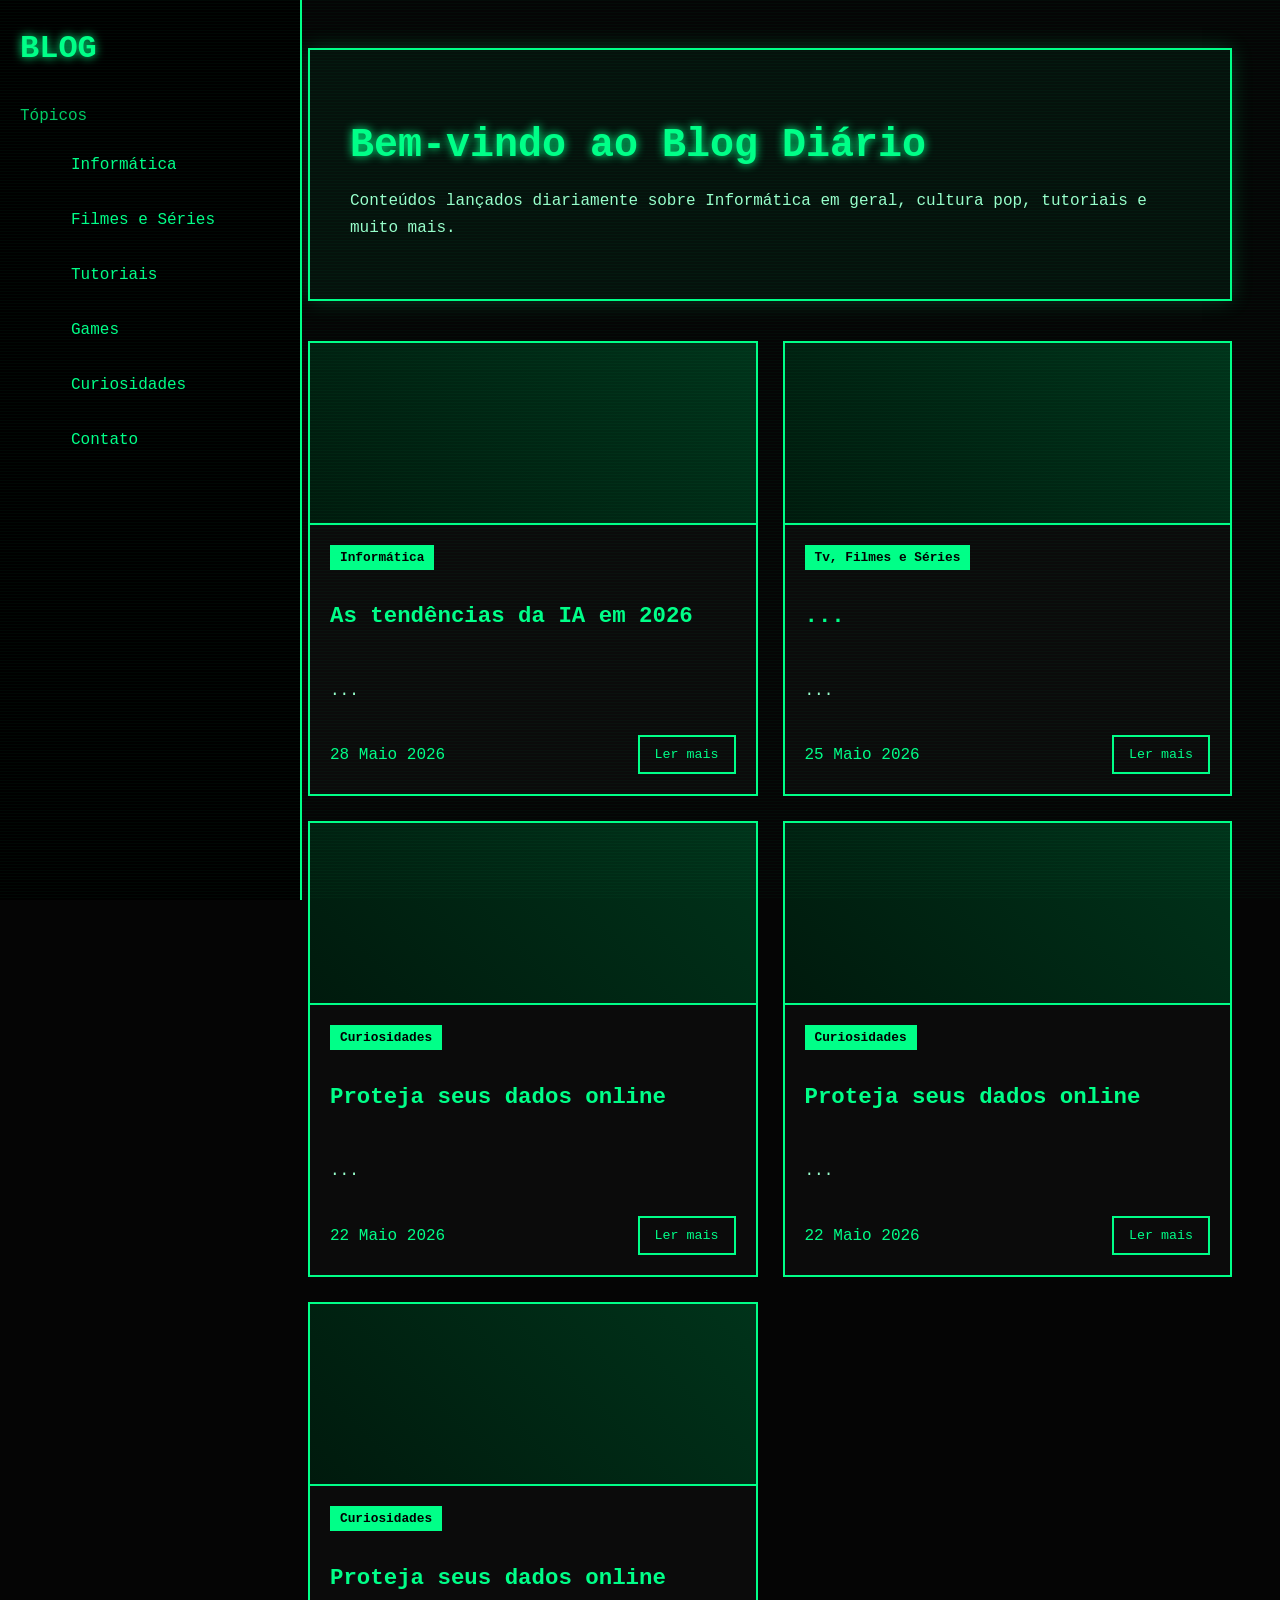
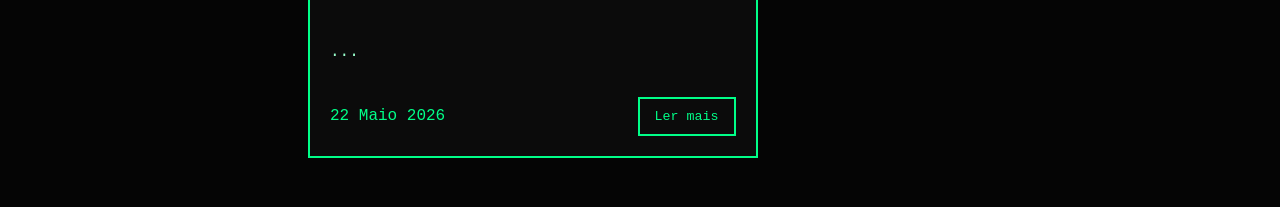
==== index.html @ 47518dbd "Update index.html" ====
<!DOCTYPE html>
<html lang="pt-BR">
<head>
	<meta charset="UTF-8" />
	<meta name="viewport" content="width=device-width, initial-scale=1.0"/>
	<link rel="stylesheet" href="./style.css">
  	<script src="./script.js" defer></script>
  <title>Blog</title>
</head>
<body>
  <!-- MOBILE HEADER -->
  <div class="mobile-top">
    <div class="mobile-logo">BLOG DIÁRIO</div>
    <div class="menu-btn" onclick="toggleMenu()">☰</div>
  </div>

  <!-- SIDEBAR -->
  <aside class="sidebar" id="sidebar">

    <div class="logo">BLOG</div>

    <div class="menu-title">Tópicos</div>

    <ul class="menu">
      <li><a href="#">Informática</a></li>
      <li><a href="#">Filmes e Séries</a></li>
      <li><a href="#">Tutoriais</a></li>
      <li><a href="#">Games</a></li>
	  <li><a href="#">Curiosidades</a></li>
      <li><a href="#">Contato</a></li>
    </ul>

  </aside>

  <!-- MAIN -->
  <main class="main">

    <section class="hero">
      <h1>Bem-vindo ao Blog Diário</h1>
      <p>
        Conteúdos lançados diariamente sobre Informática em geral, cultura pop, tutoriais e muito mais.
      </p>
    </section>

    <section class="posts">

      <!-- POST -->
      <article class="post-card">
        <div class="post-image"></div>

        <div class="post-content">
          <span class="tag">Informática</span>

          <h2>As tendências da IA em 2026</h2>

          <p>
            ...
          </p>

          <div class="post-footer">
            <span>28 Maio 2026</span>
            <button class="btn">Ler mais</button>
          </div>
        </div>
      </article>

      <!-- POST -->
      <article class="post-card">
        <div class="post-image"></div>

        <div class="post-content">
          <span class="tag">Tv, Filmes e Séries</span>

          <h2>...</h2>

          <p>
            ...
          </p>

          <div class="post-footer">
            <span>25 Maio 2026</span>
            <button class="btn">Ler mais</button>
          </div>
        </div>
      </article>

      <!-- POST -->
      <article class="post-card">
        <div class="post-image"></div>

        <div class="post-content">
          <span class="tag">Curiosidades</span>

          <h2>Proteja seus dados online</h2>

          <p>
            ...
          </p>

          <div class="post-footer">
            <span>22 Maio 2026</span>
            <button class="btn">Ler mais</button>
          </div>
        </div>
      </article>
	  
	  <article class="post-card">
        <div class="post-image"></div>

        <div class="post-content">
          <span class="tag">Curiosidades</span>

          <h2>Proteja seus dados online</h2>

          <p>
            ...
          </p>

          <div class="post-footer">
            <span>22 Maio 2026</span>
            <button class="btn">Ler mais</button>
          </div>
        </div>
      </article>
	  
	  <article class="post-card">
        <div class="post-image"></div>

        <div class="post-content">
          <span class="tag">Curiosidades</span>

          <h2>Proteja seus dados online</h2>

          <p>
            ...
          </p>

          <div class="post-footer">
            <span>22 Maio 2026</span>
            <button class="btn">Ler mais</button>
          </div>
        </div>
      </article>
    </section>
  </main>
</body>
</html>
---- style.css ----
<style>
    /* RESET */
*{
    margin: 0;
    padding: 0;
    box-sizing: border-box;
}

/* BODY */
body{
    font-family: Consolas, monospace;
    background: #050505;
    color: #00ff88;
    display: flex;
    min-height: 100vh;
}

/* SCROLLBAR */
::-webkit-scrollbar{
    width: 8px;
}

::-webkit-scrollbar-track{
    background: #000;
}

::-webkit-scrollbar-thumb{
    background: #00ff88;
}

/* SIDEBAR */
.sidebar{
    width: 260px;
    background: #000;
    border-right: 2px solid #00ff88;
    padding: 30px 20px;
    position: fixed;
    left: 0;
    top: 0;
    bottom: 0;
    overflow-y: auto;
}

.logo{
    font-size: 2rem;
    font-weight: bold;
    margin-bottom: 40px;
    color: #00ff88;
    text-shadow: 0 0 10px #00ff88;
}

.menu-title{
    font-size: 1rem;
    margin-bottom: 20px;
    color: #00cc66;
}

.menu{
    list-style: none;
}

.menu li{
    margin-bottom: 15px;
}

.menu a{
    text-decoration: none;
    color: #00ff88;
    font-size: 1rem;
    transition: 0.3s;
    display: block;
    padding: 10px;
    border: 1px solid transparent;
}

.menu a:hover{
    background: #00ff88;
    color: #000;
    border: 1px solid #00ff88;
    box-shadow: 0 0 10px #00ff88;
}

/* MAIN */
.main{
    margin-left: 260px;
    width: calc(100% - 260px);
    padding: 40px;
}

/* HERO */
.hero{
    border: 2px solid #00ff88;
    padding: 40px;
    margin-bottom: 40px;
    background: rgba(0,255,136,0.05);
    box-shadow: 0 0 20px rgba(0,255,136,0.2);
}

.hero h1{
    font-size: 2.5rem;
    margin-bottom: 20px;
    text-shadow: 0 0 10px #00ff88;
}

.hero p{
    color: #99ffcc;
    line-height: 1.7;
}

/* POSTS */
.posts{
    display: grid;
    grid-template-columns: repeat(auto-fit,minmax(300px,1fr));
    gap: 25px;
}

/* CARD */
.post-card{
    background: #0b0b0b;
    border: 2px solid #00ff88;
    overflow: hidden;
    transition: 0.3s;
    display: flex;
    flex-direction: column;
}

.post-card:hover{
    transform: translateY(-5px);
    box-shadow: 0 0 20px rgba(0,255,136,0.5);
}

/* IMAGE */
.post-image{
    height: 180px;
    background:
        linear-gradient(
            45deg,
            #001a0d,
            #00331a
        );
    border-bottom: 2px solid #00ff88;
}

/* CONTENT */
.post-content{
    padding: 20px;
    display: flex;
    flex-direction: column;
    gap: 15px;
    flex: 1;
}

.tag{
    background: #00ff88;
    color: #000;
    padding: 5px 10px;
    font-size: 0.8rem;
    width: fit-content;
    font-weight: bold;
}

.post-content h2{
    font-size: 1.4rem;
    color: #00ff88;
}

.post-content p{
    color: #99ffcc;
    line-height: 1.6;
}

/* FOOTER */
.post-footer{
    margin-top: auto;
    display: flex;
    justify-content: space-between;
    align-items: center;
    gap: 10px;
    flex-wrap: wrap;
}

/* BUTTON */
.btn{
    background: transparent;
    color: #00ff88;
    border: 2px solid #00ff88;
    padding: 10px 15px;
    cursor: pointer;
    font-family: inherit;
    transition: 0.3s;
}

.btn:hover{
    background: #00ff88;
    color: #000;
    box-shadow: 0 0 15px #00ff88;
}

/* MOBILE TOP */
.mobile-top{
    display: none;
}

/* RESPONSIVO */
@media(max-width: 900px){

    body{
        flex-direction: column;
    }

    .mobile-top{
        display: flex;
        justify-content: space-between;
        align-items: center;
        background: #000;
        border-bottom: 2px solid #00ff88;
        padding: 15px 20px;
        position: fixed;
        top: 0;
        left: 0;
        right: 0;
        z-index: 1000;
    }

    .mobile-logo{
        font-size: 1.2rem;
        font-weight: bold;
        color: #00ff88;
    }

    .menu-btn{
        font-size: 1.5rem;
        cursor: pointer;
        color: #00ff88;
    }

    .sidebar{
        left: -100%;
        width: 240px;
        transition: 0.3s;
        z-index: 999;
    }

    .sidebar.active{
        left: 0;
    }

    .main{
        margin-left: 0;
        width: 100%;
        padding: 100px 20px 20px;
    }

    .hero{
        padding: 25px;
    }

    .hero h1{
        font-size: 2rem;
    }

    .posts{
        grid-template-columns: 1fr;
    }
}

/* EFEITO RETRÔ */
body::after{
    content: "";
    position: fixed;
    inset: 0;
    background:
        repeating-linear-gradient(
            to bottom,
            rgba(0,255,136,0.03),
            rgba(0,255,136,0.03) 1px,
            transparent 1px,
            transparent 3px
        );
    pointer-events: none;
}

  </style>
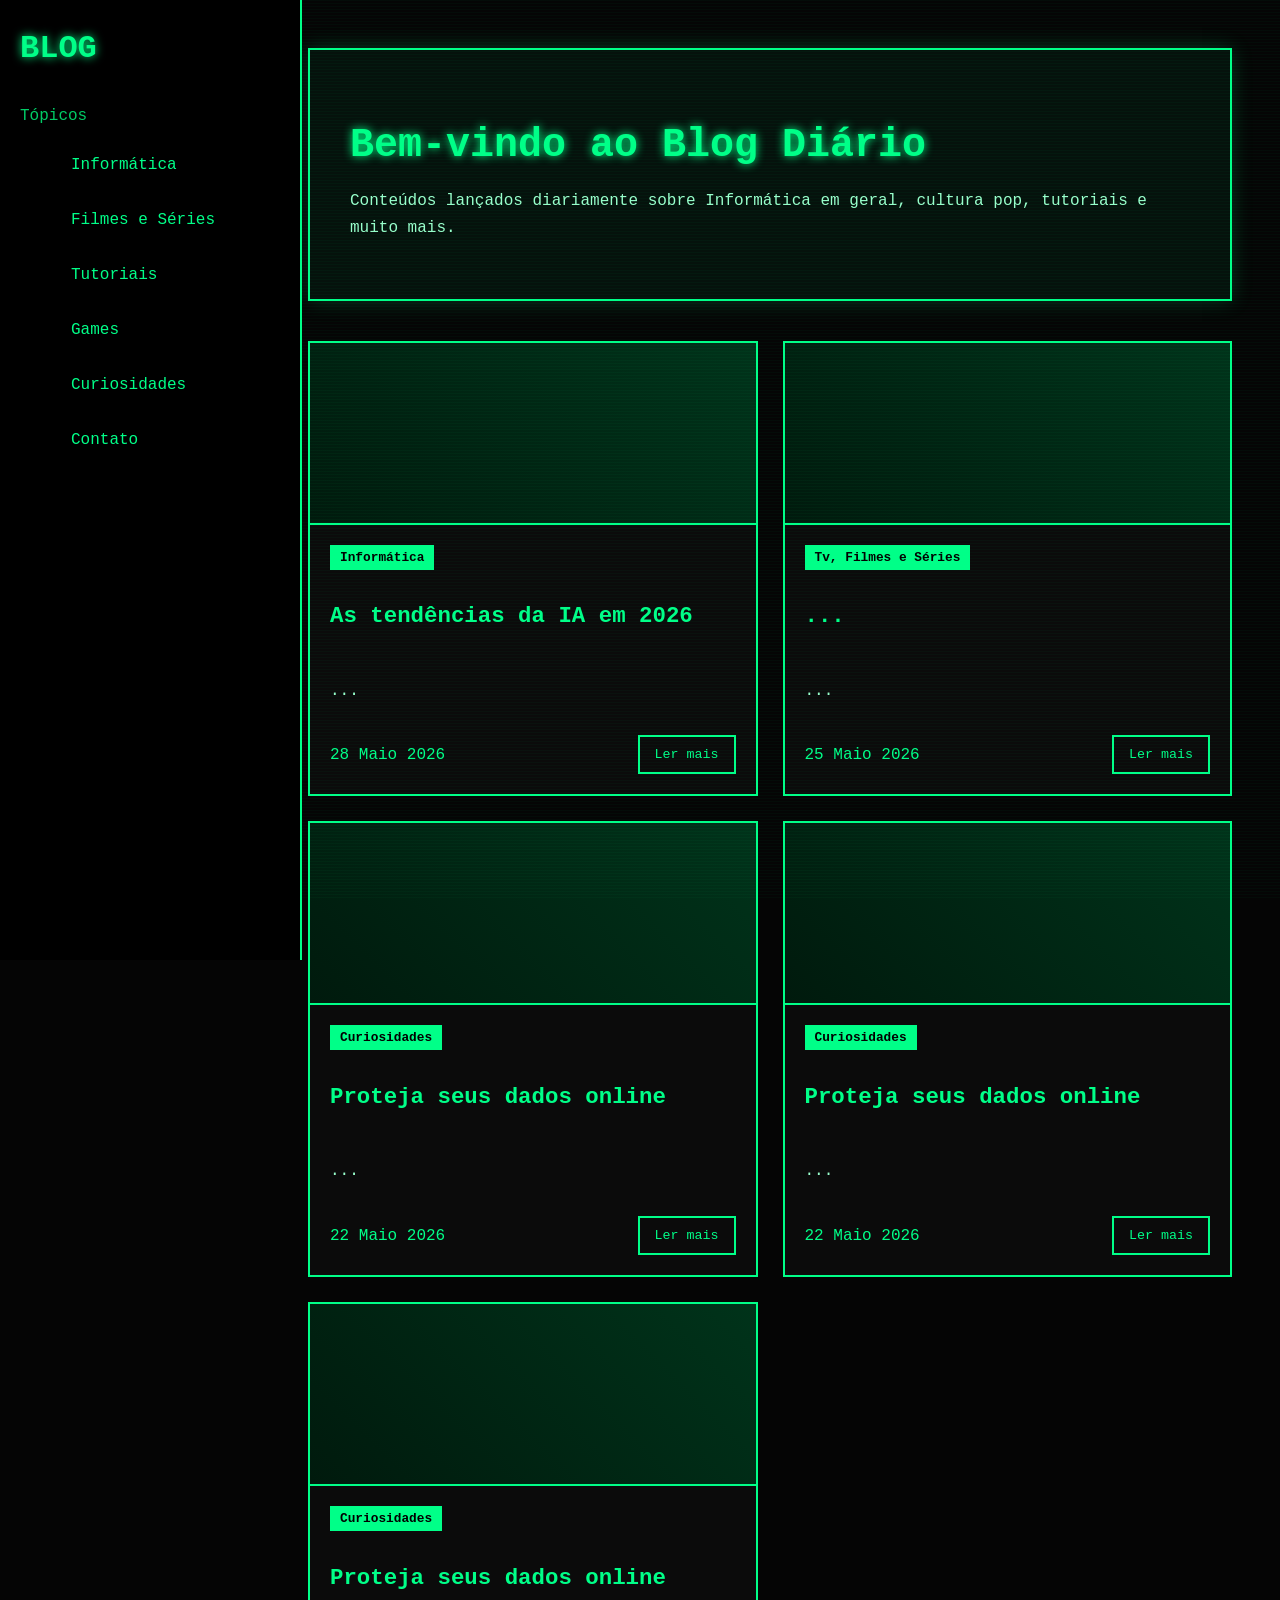
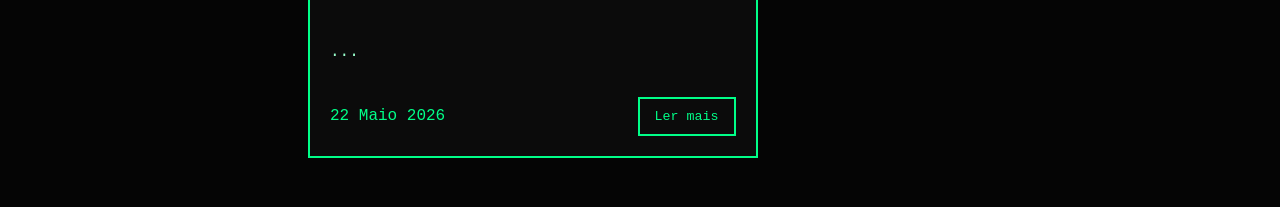
==== commit 17df070d: "Update index.html" ====
--- a/index.html
+++ b/index.html
@@ -14,24 +14,23 @@
     <div class="menu-btn" onclick="toggleMenu()">☰</div>
   </div>
 
-  <!-- SIDEBAR -->
-  <aside class="sidebar" id="sidebar">
+ <!-- SIDEBAR -->
+<aside class="sidebar" id="sidebar">
 
     <div class="logo">BLOG</div>
 
     <div class="menu-title">Tópicos</div>
 
     <ul class="menu">
-      <li><a href="#">Informática</a></li>
-      <li><a href="#">Filmes e Séries</a></li>
-      <li><a href="#">Tutoriais</a></li>
-      <li><a href="#">Games</a></li>
-	  <li><a href="#">Curiosidades</a></li>
-      <li><a href="#">Contato</a></li>
+        <li><a href="#">Informática</a></li>
+        <li><a href="#">Filmes e Séries</a></li>
+        <li><a href="#">Tutoriais</a></li>
+        <li><a href="#">Games</a></li>
+        <li><a href="#">Curiosidades</a></li>
+        <li><a href="#">Contato</a></li>
     </ul>
 
-  </aside>
-
+</aside>
   <!-- MAIN -->
   <main class="main">
 
--- a/style.css
+++ b/style.css
@@ -1,283 +1,380 @@
- <style>
-    /* RESET */
+```css
+/* =========================
+   RESET
+========================= */
 *{
-    margin: 0;
-    padding: 0;
-    box-sizing: border-box;
-}
-
-/* BODY */
+    margin:0;
+    padding:0;
+    box-sizing:border-box;
+}
+
+/* =========================
+   BODY
+========================= */
 body{
-    font-family: Consolas, monospace;
-    background: #050505;
-    color: #00ff88;
-    display: flex;
-    min-height: 100vh;
-}
-
-/* SCROLLBAR */
+    background:#050505;
+    color:#00ff88;
+    font-family:Consolas, monospace;
+    display:flex;
+    min-height:100vh;
+}
+
+/* =========================
+   SCROLLBAR
+========================= */
 ::-webkit-scrollbar{
-    width: 8px;
+    width:8px;
 }
 
 ::-webkit-scrollbar-track{
-    background: #000;
+    background:#000;
 }
 
 ::-webkit-scrollbar-thumb{
-    background: #00ff88;
-}
-
-/* SIDEBAR */
+    background:#00ff88;
+}
+
+/* =========================
+   SIDEBAR
+========================= */
 .sidebar{
-    width: 260px;
-    background: #000;
-    border-right: 2px solid #00ff88;
-    padding: 30px 20px;
-    position: fixed;
-    left: 0;
-    top: 0;
-    bottom: 0;
-    overflow-y: auto;
+    width:260px;
+    height:100vh;
+    background:#000;
+    border-right:2px solid #00ff88;
+
+    position:fixed;
+    left:0;
+    top:0;
+
+    padding:30px 20px;
+    overflow-y:auto;
+
+    z-index:1500;
 }
 
 .logo{
-    font-size: 2rem;
-    font-weight: bold;
-    margin-bottom: 40px;
-    color: #00ff88;
-    text-shadow: 0 0 10px #00ff88;
+    font-size:2rem;
+    font-weight:bold;
+    margin-bottom:40px;
+
+    color:#00ff88;
+    text-shadow:0 0 10px #00ff88;
 }
 
 .menu-title{
-    font-size: 1rem;
-    margin-bottom: 20px;
-    color: #00cc66;
+    margin-bottom:20px;
+    color:#00cc66;
 }
 
 .menu{
-    list-style: none;
+    list-style:none;
 }
 
 .menu li{
-    margin-bottom: 15px;
+    margin-bottom:15px;
 }
 
 .menu a{
-    text-decoration: none;
-    color: #00ff88;
-    font-size: 1rem;
-    transition: 0.3s;
-    display: block;
-    padding: 10px;
-    border: 1px solid transparent;
+    display:block;
+
+    text-decoration:none;
+    color:#00ff88;
+
+    padding:10px;
+
+    border:1px solid transparent;
+
+    transition:0.3s;
 }
 
 .menu a:hover{
-    background: #00ff88;
-    color: #000;
-    border: 1px solid #00ff88;
-    box-shadow: 0 0 10px #00ff88;
-}
-
-/* MAIN */
+    background:#00ff88;
+    color:#000;
+
+    border:1px solid #00ff88;
+
+    box-shadow:0 0 10px #00ff88;
+}
+
+/* =========================
+   MAIN
+========================= */
 .main{
-    margin-left: 260px;
-    width: calc(100% - 260px);
-    padding: 40px;
-}
-
-/* HERO */
+    margin-left:260px;
+    width:calc(100% - 260px);
+
+    padding:40px;
+}
+
+/* =========================
+   HERO
+========================= */
 .hero{
-    border: 2px solid #00ff88;
-    padding: 40px;
-    margin-bottom: 40px;
-    background: rgba(0,255,136,0.05);
-    box-shadow: 0 0 20px rgba(0,255,136,0.2);
+    border:2px solid #00ff88;
+
+    padding:40px;
+    margin-bottom:40px;
+
+    background:rgba(0,255,136,0.05);
+
+    box-shadow:0 0 20px rgba(0,255,136,0.2);
 }
 
 .hero h1{
-    font-size: 2.5rem;
-    margin-bottom: 20px;
-    text-shadow: 0 0 10px #00ff88;
+    font-size:2.5rem;
+    margin-bottom:20px;
+
+    text-shadow:0 0 10px #00ff88;
 }
 
 .hero p{
-    color: #99ffcc;
-    line-height: 1.7;
-}
-
-/* POSTS */
+    color:#99ffcc;
+    line-height:1.7;
+}
+
+/* =========================
+   POSTS
+========================= */
 .posts{
-    display: grid;
-    grid-template-columns: repeat(auto-fit,minmax(300px,1fr));
-    gap: 25px;
-}
-
-/* CARD */
+    display:grid;
+
+    grid-template-columns:
+    repeat(auto-fit, minmax(300px,1fr));
+
+    gap:25px;
+}
+
+/* =========================
+   CARD
+========================= */
 .post-card{
-    background: #0b0b0b;
-    border: 2px solid #00ff88;
-    overflow: hidden;
-    transition: 0.3s;
-    display: flex;
-    flex-direction: column;
+    background:#0b0b0b;
+
+    border:2px solid #00ff88;
+
+    overflow:hidden;
+
+    transition:0.3s;
+
+    display:flex;
+    flex-direction:column;
 }
 
 .post-card:hover{
-    transform: translateY(-5px);
-    box-shadow: 0 0 20px rgba(0,255,136,0.5);
-}
-
-/* IMAGE */
+    transform:translateY(-5px);
+
+    box-shadow:
+    0 0 20px rgba(0,255,136,0.5);
+}
+
+/* =========================
+   IMAGE
+========================= */
 .post-image{
-    height: 180px;
+    height:180px;
+
     background:
-        linear-gradient(
-            45deg,
-            #001a0d,
-            #00331a
-        );
-    border-bottom: 2px solid #00ff88;
-}
-
-/* CONTENT */
+    linear-gradient(
+        45deg,
+        #001a0d,
+        #00331a
+    );
+
+    border-bottom:2px solid #00ff88;
+}
+
+/* =========================
+   CONTENT
+========================= */
 .post-content{
-    padding: 20px;
-    display: flex;
-    flex-direction: column;
-    gap: 15px;
-    flex: 1;
+    padding:20px;
+
+    display:flex;
+    flex-direction:column;
+
+    gap:15px;
+
+    flex:1;
 }
 
 .tag{
-    background: #00ff88;
-    color: #000;
-    padding: 5px 10px;
-    font-size: 0.8rem;
-    width: fit-content;
-    font-weight: bold;
+    width:fit-content;
+
+    background:#00ff88;
+    color:#000;
+
+    padding:5px 10px;
+
+    font-size:0.8rem;
+    font-weight:bold;
 }
 
 .post-content h2{
-    font-size: 1.4rem;
-    color: #00ff88;
+    color:#00ff88;
+    font-size:1.4rem;
 }
 
 .post-content p{
-    color: #99ffcc;
-    line-height: 1.6;
-}
-
-/* FOOTER */
+    color:#99ffcc;
+    line-height:1.6;
+}
+
+/* =========================
+   FOOTER
+========================= */
 .post-footer{
-    margin-top: auto;
-    display: flex;
-    justify-content: space-between;
-    align-items: center;
-    gap: 10px;
-    flex-wrap: wrap;
-}
-
-/* BUTTON */
+    margin-top:auto;
+
+    display:flex;
+    justify-content:space-between;
+    align-items:center;
+
+    gap:10px;
+
+    flex-wrap:wrap;
+}
+
+/* =========================
+   BUTTON
+========================= */
 .btn{
-    background: transparent;
-    color: #00ff88;
-    border: 2px solid #00ff88;
-    padding: 10px 15px;
-    cursor: pointer;
-    font-family: inherit;
-    transition: 0.3s;
+    background:transparent;
+
+    color:#00ff88;
+
+    border:2px solid #00ff88;
+
+    padding:10px 15px;
+
+    cursor:pointer;
+
+    font-family:inherit;
+
+    transition:0.3s;
 }
 
 .btn:hover{
-    background: #00ff88;
-    color: #000;
-    box-shadow: 0 0 15px #00ff88;
-}
-
-/* MOBILE TOP */
+    background:#00ff88;
+    color:#000;
+
+    box-shadow:0 0 15px #00ff88;
+}
+
+/* =========================
+   MOBILE HEADER
+========================= */
 .mobile-top{
-    display: none;
-}
-
-/* RESPONSIVO */
-@media(max-width: 900px){
+    display:none;
+}
+
+/* =========================
+   RESPONSIVO
+========================= */
+@media(max-width:900px){
 
     body{
-        flex-direction: column;
-    }
-
+        display:block;
+    }
+
+    /* HEADER MOBILE */
     .mobile-top{
-        display: flex;
-        justify-content: space-between;
-        align-items: center;
-        background: #000;
-        border-bottom: 2px solid #00ff88;
-        padding: 15px 20px;
-        position: fixed;
-        top: 0;
-        left: 0;
-        right: 0;
-        z-index: 1000;
+        display:flex;
+
+        justify-content:space-between;
+        align-items:center;
+
+        background:#000;
+
+        border-bottom:2px solid #00ff88;
+
+        padding:15px 20px;
+
+        position:fixed;
+
+        top:0;
+        left:0;
+
+        width:100%;
+
+        z-index:3000;
     }
 
     .mobile-logo{
-        font-size: 1.2rem;
-        font-weight: bold;
-        color: #00ff88;
+        color:#00ff88;
+
+        font-size:1.2rem;
+        font-weight:bold;
     }
 
     .menu-btn{
-        font-size: 1.5rem;
-        cursor: pointer;
-        color: #00ff88;
-    }
-
+        color:#00ff88;
+
+        font-size:30px;
+
+        cursor:pointer;
+
+        user-select:none;
+    }
+
+    /* SIDEBAR MOBILE */
     .sidebar{
-        left: -100%;
-        width: 240px;
-        transition: 0.3s;
-        z-index: 999;
+        left:-260px;
+
+        transition:left 0.3s ease;
+
+        padding-top:90px;
     }
 
     .sidebar.active{
-        left: 0;
-    }
-
+        left:0;
+    }
+
+    /* MAIN MOBILE */
     .main{
-        margin-left: 0;
-        width: 100%;
-        padding: 100px 20px 20px;
+        margin-left:0;
+
+        width:100%;
+
+        padding:
+        100px
+        20px
+        20px
+        20px;
     }
 
     .hero{
-        padding: 25px;
+        padding:25px;
     }
 
     .hero h1{
-        font-size: 2rem;
+        font-size:2rem;
     }
 
     .posts{
-        grid-template-columns: 1fr;
-    }
-}
-
-/* EFEITO RETRÔ */
+        grid-template-columns:1fr;
+    }
+}
+
+/* =========================
+   CRT EFFECT
+========================= */
 body::after{
-    content: "";
-    position: fixed;
-    inset: 0;
+    content:"";
+
+    position:fixed;
+
+    inset:0;
+
     background:
-        repeating-linear-gradient(
-            to bottom,
-            rgba(0,255,136,0.03),
-            rgba(0,255,136,0.03) 1px,
-            transparent 1px,
-            transparent 3px
-        );
-    pointer-events: none;
-}
-
-  </style>
+    repeating-linear-gradient(
+        to bottom,
+        rgba(0,255,136,0.03),
+        rgba(0,255,136,0.03) 1px,
+        transparent 1px,
+        transparent 3px
+    );
+
+    pointer-events:none;
+}
+```
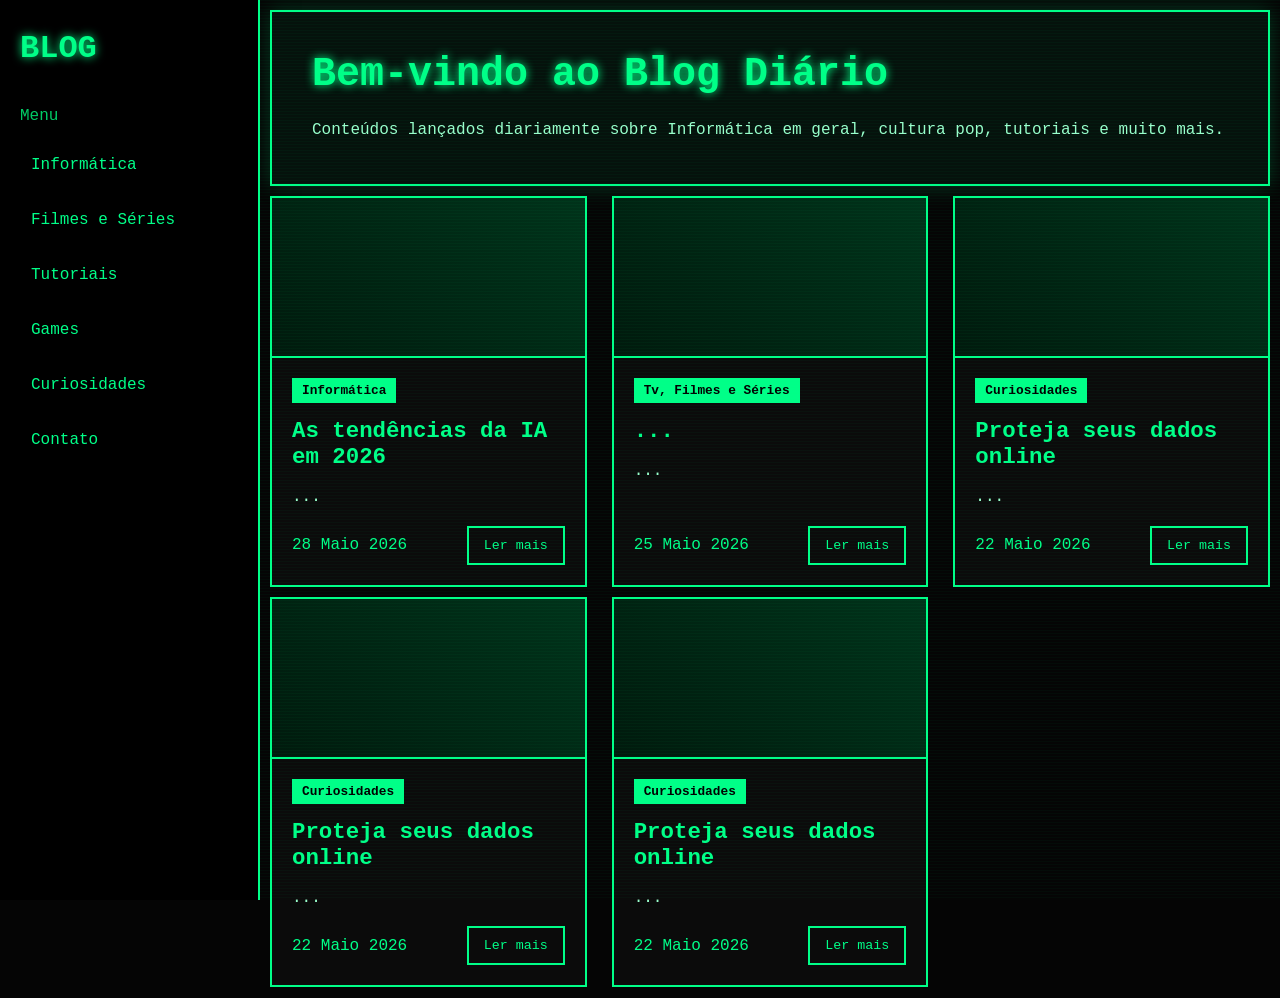
==== commit 583ddae1: "Add files via upload" ====
--- a/index.html
+++ b/index.html
@@ -1,12 +1,14 @@
 <!DOCTYPE html>
 <html lang="pt-BR">
+
 <head>
-	<meta charset="UTF-8" />
-	<meta name="viewport" content="width=device-width, initial-scale=1.0"/>
-	<link rel="stylesheet" href="./style.css">
-  	<script src="./script.js" defer></script>
+  <meta charset="UTF-8" />
+  <meta name="viewport" content="width=device-width, initial-scale=1.0" />
+  <link rel="stylesheet" href="./style.css">
+
   <title>Blog</title>
 </head>
+
 <body>
   <!-- MOBILE HEADER -->
   <div class="mobile-top">
@@ -14,23 +16,22 @@
     <div class="menu-btn" onclick="toggleMenu()">☰</div>
   </div>
 
- <!-- SIDEBAR -->
-<aside class="sidebar" id="sidebar">
+  <!-- SIDEBAR -->
+  <aside class="sidebar" id="sidebar">
 
     <div class="logo">BLOG</div>
 
-    <div class="menu-title">Tópicos</div>
-
+    <div class="menu-title">Menu</div>
     <ul class="menu">
-        <li><a href="#">Informática</a></li>
-        <li><a href="#">Filmes e Séries</a></li>
-        <li><a href="#">Tutoriais</a></li>
-        <li><a href="#">Games</a></li>
-        <li><a href="#">Curiosidades</a></li>
-        <li><a href="#">Contato</a></li>
+      <li><a href="#">Informática</a></li>
+      <li><a href="#">Filmes e Séries</a></li>
+      <li><a href="#">Tutoriais</a></li>
+      <li><a href="#">Games</a></li>
+      <li><a href="#">Curiosidades</a></li>
+      <li><a href="#">Contato</a></li>
     </ul>
 
-</aside>
+  </aside>
   <!-- MAIN -->
   <main class="main">
 
@@ -102,8 +103,8 @@
           </div>
         </div>
       </article>
-	  
-	  <article class="post-card">
+
+      <article class="post-card">
         <div class="post-image"></div>
 
         <div class="post-content">
@@ -121,8 +122,8 @@
           </div>
         </div>
       </article>
-	  
-	  <article class="post-card">
+
+      <article class="post-card">
         <div class="post-image"></div>
 
         <div class="post-content">
@@ -142,5 +143,7 @@
       </article>
     </section>
   </main>
+  <script> function toggleMenu() { document.getElementById("sidebar").classList.toggle("active"); } </script>
 </body>
-</html>
+
+</html>
--- a/style.css
+++ b/style.css
@@ -1,380 +1,326 @@
-```css
 /* =========================
    RESET
 ========================= */
-*{
-    margin:0;
-    padding:0;
-    box-sizing:border-box;
+* {
+    margin: 0;
+    padding: 0;
+    box-sizing: border-box;
 }
 
 /* =========================
    BODY
 ========================= */
-body{
-    background:#050505;
-    color:#00ff88;
-    font-family:Consolas, monospace;
-    display:flex;
-    min-height:100vh;
+body {
+    background: #050505;
+    color: #00ff88;
+    font-family: Consolas, monospace;
+    display: flex;
+    min-height: 100vh;
 }
 
 /* =========================
    SCROLLBAR
 ========================= */
-::-webkit-scrollbar{
-    width:8px;
-}
-
-::-webkit-scrollbar-track{
-    background:#000;
-}
-
-::-webkit-scrollbar-thumb{
-    background:#00ff88;
+::-webkit-scrollbar {
+    width: 8px;
+}
+
+::-webkit-scrollbar-track {
+    background: #000;
+}
+
+::-webkit-scrollbar-thumb {
+    background: #00ff88;
 }
 
 /* =========================
    SIDEBAR
 ========================= */
-.sidebar{
-    width:260px;
-    height:100vh;
-    background:#000;
-    border-right:2px solid #00ff88;
-
-    position:fixed;
-    left:0;
-    top:0;
-
-    padding:30px 20px;
-    overflow-y:auto;
-
-    z-index:1500;
-}
-
-.logo{
-    font-size:2rem;
-    font-weight:bold;
-    margin-bottom:40px;
-
-    color:#00ff88;
-    text-shadow:0 0 10px #00ff88;
-}
-
-.menu-title{
-    margin-bottom:20px;
-    color:#00cc66;
-}
-
-.menu{
-    list-style:none;
-}
-
-.menu li{
-    margin-bottom:15px;
-}
-
-.menu a{
-    display:block;
-
-    text-decoration:none;
-    color:#00ff88;
-
-    padding:10px;
-
-    border:1px solid transparent;
-
-    transition:0.3s;
-}
-
-.menu a:hover{
-    background:#00ff88;
-    color:#000;
-
-    border:1px solid #00ff88;
-
-    box-shadow:0 0 10px #00ff88;
+.sidebar {
+    width: 260px;
+    height: 100vh;
+    background: #000;
+    border-right: 2px solid #00ff88;
+    position: fixed;
+    left: 0;
+    top: 0;
+    padding: 30px 20px;
+    overflow-y: auto;
+    z-index: 1500;
+}
+
+.logo {
+    font-size: 2rem;
+    font-weight: bold;
+    margin-bottom: 40px;
+    color: #00ff88;
+    text-shadow: 0 0 10px #00ff88;
+}
+
+.menu-title {
+    margin-bottom: 20px;
+    color: #00cc66;
+}
+
+.menu {
+    list-style: none;
+}
+
+.menu li {
+    margin-bottom: 15px;
+}
+
+.menu a {
+    display: block;
+    text-decoration: none;
+    color: #00ff88;
+    padding: 10px;
+    border: 1px solid transparent;
+    transition: 0.3s;
+}
+
+.menu a:hover {
+    background: #00ff88;
+    color: #000;
+    border: 1px solid #00ff88;
+    box-shadow: 0 0 10px #00ff88;
 }
 
 /* =========================
    MAIN
 ========================= */
-.main{
-    margin-left:260px;
-    width:calc(100% - 260px);
-
-    padding:40px;
+.main {
+    margin-left: 260px;
+    width: calc(100% - 260px);
+    padding: 10px;
 }
 
 /* =========================
    HERO
 ========================= */
-.hero{
-    border:2px solid #00ff88;
-
-    padding:40px;
-    margin-bottom:40px;
-
-    background:rgba(0,255,136,0.05);
-
-    box-shadow:0 0 20px rgba(0,255,136,0.2);
-}
-
-.hero h1{
-    font-size:2.5rem;
-    margin-bottom:20px;
-
-    text-shadow:0 0 10px #00ff88;
-}
-
-.hero p{
-    color:#99ffcc;
-    line-height:1.7;
+.hero {
+    border: 2px solid #00ff88;
+    padding: 40px;
+    margin-bottom: 25px;
+    background: rgba(0, 255, 136, 0.05);
+    box-shadow: 0 0 20px rgba(0, 255, 136, 0.2);
+}
+
+.hero h1 {
+    font-size: 2.5rem;
+    margin-bottom: 20px;
+    text-shadow: 0 0 10px #00ff88;
+}
+
+.hero p {
+    color: #99ffcc;
+    line-height: 1.7;
 }
 
 /* =========================
    POSTS
 ========================= */
-.posts{
-    display:grid;
-
+.posts {
+    display: grid;
     grid-template-columns:
-    repeat(auto-fit, minmax(300px,1fr));
-
-    gap:25px;
+        repeat(auto-fit, minmax(300px, 1fr));
+    gap: 25px;
 }
 
 /* =========================
    CARD
 ========================= */
-.post-card{
-    background:#0b0b0b;
-
-    border:2px solid #00ff88;
-
-    overflow:hidden;
-
-    transition:0.3s;
-
-    display:flex;
-    flex-direction:column;
-}
-
-.post-card:hover{
-    transform:translateY(-5px);
-
+.post-card {
+    background: #0b0b0b;
+    border: 2px solid #00ff88;
+    overflow: hidden;
+    transition: 0.3s;
+    display: flex;
+    flex-direction: column;
+    margin-top: -15px;
+}
+
+.post-card:hover {
+    transform: translateY(-5px);
     box-shadow:
-    0 0 20px rgba(0,255,136,0.5);
+        0 0 20px rgba(0, 255, 136, 0.5);
 }
 
 /* =========================
    IMAGE
 ========================= */
-.post-image{
-    height:180px;
-
+.post-image {
+    height: 160px;
     background:
-    linear-gradient(
-        45deg,
-        #001a0d,
-        #00331a
-    );
-
-    border-bottom:2px solid #00ff88;
+        linear-gradient(45deg,
+            #001a0d,
+            #00331a);
+
+    border-bottom: 2px solid #00ff88;
 }
 
 /* =========================
    CONTENT
 ========================= */
-.post-content{
-    padding:20px;
-
-    display:flex;
-    flex-direction:column;
-
-    gap:15px;
-
-    flex:1;
-}
-
-.tag{
-    width:fit-content;
-
-    background:#00ff88;
-    color:#000;
-
-    padding:5px 10px;
-
-    font-size:0.8rem;
-    font-weight:bold;
-}
-
-.post-content h2{
-    color:#00ff88;
-    font-size:1.4rem;
-}
-
-.post-content p{
-    color:#99ffcc;
-    line-height:1.6;
+.post-content {
+    padding: 20px;
+    display: flex;
+    flex-direction: column;
+    gap: 15px;
+    flex: 1;
+}
+
+.tag {
+    width: fit-content;
+    background: #00ff88;
+    color: #000;
+    padding: 5px 10px;
+    font-size: 0.8rem;
+    font-weight: bold;
+}
+
+.post-content h2 {
+    color: #00ff88;
+    font-size: 1.4rem;
+}
+
+.post-content p {
+    color: #99ffcc;
+    line-height: 1.6;
 }
 
 /* =========================
    FOOTER
 ========================= */
-.post-footer{
-    margin-top:auto;
-
-    display:flex;
-    justify-content:space-between;
-    align-items:center;
-
-    gap:10px;
-
-    flex-wrap:wrap;
+.post-footer {
+    margin-top: auto;
+    display: flex;
+    justify-content: space-between;
+    align-items: center;
+    gap: 10px;
+    flex-wrap: wrap;
 }
 
 /* =========================
    BUTTON
 ========================= */
-.btn{
-    background:transparent;
-
-    color:#00ff88;
-
-    border:2px solid #00ff88;
-
-    padding:10px 15px;
-
-    cursor:pointer;
-
-    font-family:inherit;
-
-    transition:0.3s;
-}
-
-.btn:hover{
-    background:#00ff88;
-    color:#000;
-
-    box-shadow:0 0 15px #00ff88;
-}
-
-/* =========================
-   MOBILE HEADER
-========================= */
-.mobile-top{
-    display:none;
-}
-
-/* =========================
-   RESPONSIVO
-========================= */
-@media(max-width:900px){
-
-    body{
-        display:block;
-    }
-
-    /* HEADER MOBILE */
-    .mobile-top{
-        display:flex;
-
-        justify-content:space-between;
-        align-items:center;
-
-        background:#000;
-
-        border-bottom:2px solid #00ff88;
-
-        padding:15px 20px;
-
-        position:fixed;
-
-        top:0;
-        left:0;
-
-        width:100%;
-
-        z-index:3000;
-    }
-
-    .mobile-logo{
-        color:#00ff88;
-
-        font-size:1.2rem;
-        font-weight:bold;
-    }
-
-    .menu-btn{
-        color:#00ff88;
-
-        font-size:30px;
-
-        cursor:pointer;
-
-        user-select:none;
-    }
-
-    /* SIDEBAR MOBILE */
-    .sidebar{
-        left:-260px;
-
-        transition:left 0.3s ease;
-
-        padding-top:90px;
-    }
-
-    .sidebar.active{
-        left:0;
-    }
-
-    /* MAIN MOBILE */
-    .main{
-        margin-left:0;
-
-        width:100%;
-
-        padding:
-        100px
-        20px
-        20px
-        20px;
-    }
-
-    .hero{
-        padding:25px;
-    }
-
-    .hero h1{
-        font-size:2rem;
-    }
-
-    .posts{
-        grid-template-columns:1fr;
-    }
-}
+.btn {
+    background: transparent;
+    color: #00ff88;
+    border: 2px solid #00ff88;
+    padding: 10px 15px;
+    cursor: pointer;
+    font-family: inherit;
+    transition: 0.3s;
+}
+
+.btn:hover {
+    background: #00ff88;
+    color: #000;
+    box-shadow: 0 0 15px #00ff88;
+}
+
+
+/* =========================
+   MOBILE
+========================= */
+
+.mobile-top {
+    display: none;
+}
+
+@media screen and (max-width:900px) {
+
+    body {
+        display: block;
+    }
+
+    /* TOPO MOBILE */
+
+    .mobile-top {
+        display: flex !important;
+        justify-content: space-between;
+        align-items: center;
+        position: fixed;
+        top: 0;
+        left: 10;
+        width: 100%;
+        padding: 15px 10px 15px 20px;
+        background: #000;
+        border-bottom: 2px solid #00ff88;
+        z-index: 9999;
+    }
+
+    .mobile-logo {
+        color: #00ff88;
+        font-size: 1.2rem;
+        font-weight: bold;
+        text-shadow: 0 0 10px #00ff88;
+    }
+
+    .menu-btn {
+        width: 50px;
+        height: 50px;
+        display: flex;
+        align-items: center;
+        justify-content: center;
+        background: #001a0d;
+        color: #00ff88;
+        border: 2px solid #00ff88;
+        border-radius: 8px;
+        font-size: 32px;
+        font-weight: bold;
+        cursor: pointer;
+        box-shadow:
+            0 0 10px #00ff88,
+            inset 0 0 10px rgba(0, 255, 136, 0.3);
+    }
+
+    /* MENU LATERAL */
+    .sidebar {
+        left: -260px;
+        transition: 0.3s;
+        padding-top: 20px;
+    }
+
+    .sidebar.active {
+        left: 0;
+    }
+
+    /* CONTEÚDO */
+    .main {
+        margin-left: 0;
+        width: 100%;
+        padding-top: 90px;
+    }
+
+    .posts {
+        grid-template-columns: 1fr;
+    }
+
+    .hero {
+        padding: 25px;
+    }
+
+    .hero h1 {
+        font-size: 2rem;
+    }
+}
+
 
 /* =========================
    CRT EFFECT
 ========================= */
-body::after{
-    content:"";
-
-    position:fixed;
-
-    inset:0;
-
+body::after {
+    content: "";
+    position: fixed;
+    inset: 0;
     background:
-    repeating-linear-gradient(
-        to bottom,
-        rgba(0,255,136,0.03),
-        rgba(0,255,136,0.03) 1px,
-        transparent 1px,
-        transparent 3px
-    );
-
-    pointer-events:none;
-}
-```
+        repeating-linear-gradient(to bottom,
+            rgba(0, 255, 136, 0.03),
+            rgba(0, 255, 136, 0.03) 1px,
+            transparent 1px,
+            transparent 3px);
+
+    pointer-events: none;
+}
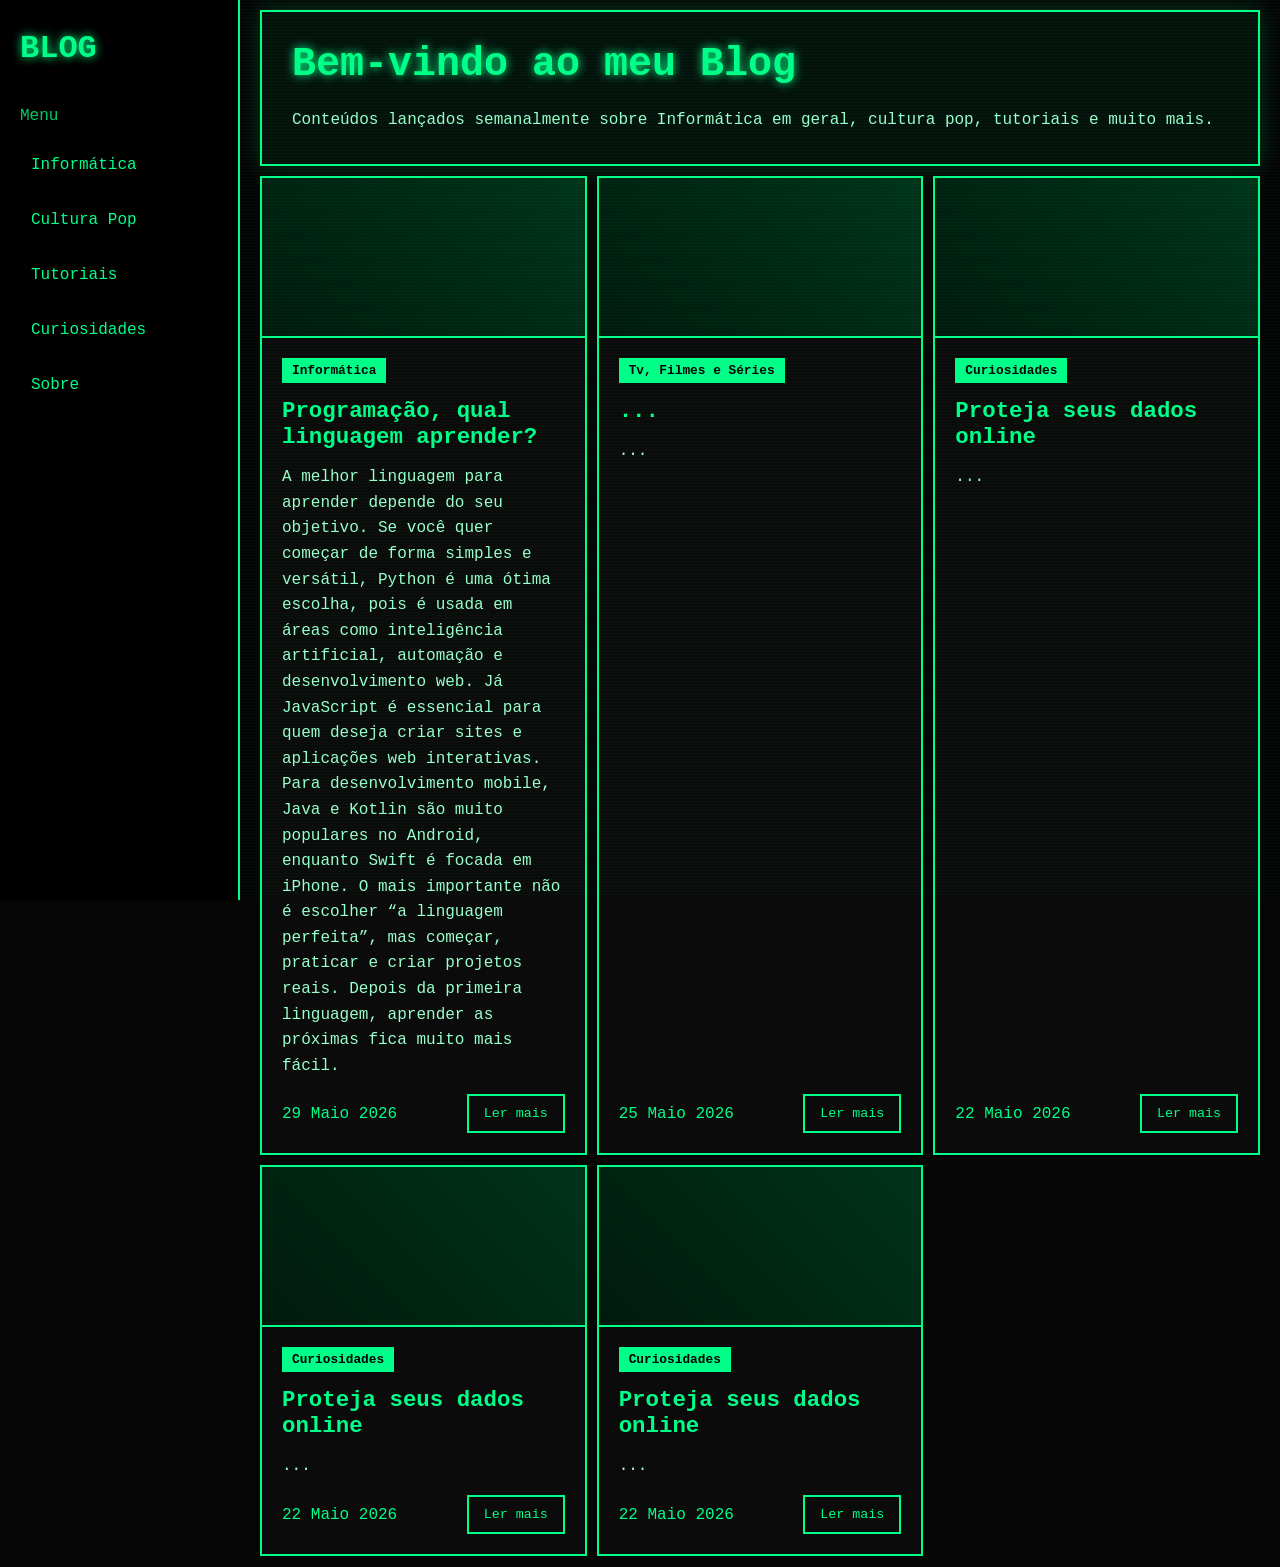
==== commit 25caedd5: "Update index.html" ====
--- a/index.html
+++ b/index.html
@@ -24,11 +24,10 @@
     <div class="menu-title">Menu</div>
     <ul class="menu">
       <li><a href="#">Informática</a></li>
-      <li><a href="#">Filmes e Séries</a></li>
+      <li><a href="#">Cultura Pop</a></li>
       <li><a href="#">Tutoriais</a></li>
-      <li><a href="#">Games</a></li>
       <li><a href="#">Curiosidades</a></li>
-      <li><a href="#">Contato</a></li>
+      <li><a href="#">Sobre</a></li>
     </ul>
 
   </aside>
@@ -36,9 +35,9 @@
   <main class="main">
 
     <section class="hero">
-      <h1>Bem-vindo ao Blog Diário</h1>
+      <h1>Bem-vindo ao meu Blog</h1>
       <p>
-        Conteúdos lançados diariamente sobre Informática em geral, cultura pop, tutoriais e muito mais.
+        Conteúdos lançados semanalmente sobre Informática em geral, cultura pop, tutoriais e muito mais.
       </p>
     </section>
 
@@ -47,18 +46,20 @@
       <!-- POST -->
       <article class="post-card">
         <div class="post-image"></div>
-
         <div class="post-content">
           <span class="tag">Informática</span>
-
-          <h2>As tendências da IA em 2026</h2>
-
+          <h2>Programação, qual linguagem aprender?</h2>
           <p>
-            ...
+            A melhor linguagem para aprender depende do seu objetivo. 
+            Se você quer começar de forma simples e versátil, Python é uma ótima escolha, 
+            pois é usada em áreas como inteligência artificial, automação e desenvolvimento web. 
+            Já JavaScript é essencial para quem deseja criar sites e aplicações web interativas. 
+            Para desenvolvimento mobile, Java e Kotlin são muito populares no Android, enquanto Swift é focada em iPhone.
+            O mais importante não é escolher “a linguagem perfeita”, mas começar, praticar e criar projetos reais. 
+            Depois da primeira linguagem, aprender as próximas fica muito mais fácil.
           </p>
-
           <div class="post-footer">
-            <span>28 Maio 2026</span>
+            <span>29 Maio 2026</span>
             <button class="btn">Ler mais</button>
           </div>
         </div>
@@ -146,4 +147,4 @@
   <script> function toggleMenu() { document.getElementById("sidebar").classList.toggle("active"); } </script>
 </body>
 
-</html>+</html>
--- a/style.css
+++ b/style.css
@@ -37,7 +37,7 @@
    SIDEBAR
 ========================= */
 .sidebar {
-    width: 260px;
+    width: 240px;
     height: 100vh;
     background: #000;
     border-right: 2px solid #00ff88;
@@ -90,7 +90,7 @@
    MAIN
 ========================= */
 .main {
-    margin-left: 260px;
+    margin-left: 250px;
     width: calc(100% - 260px);
     padding: 10px;
 }
@@ -100,7 +100,7 @@
 ========================= */
 .hero {
     border: 2px solid #00ff88;
-    padding: 40px;
+    padding: 30px;
     margin-bottom: 25px;
     background: rgba(0, 255, 136, 0.05);
     box-shadow: 0 0 20px rgba(0, 255, 136, 0.2);
@@ -122,14 +122,11 @@
 ========================= */
 .posts {
     display: grid;
-    grid-template-columns:
-        repeat(auto-fit, minmax(300px, 1fr));
-    gap: 25px;
-}
-
-/* =========================
-   CARD
-========================= */
+    grid-template-columns: repeat(auto-fit, minmax(310px, 1fr));
+    gap: 10px;
+    margin-top: -15px;
+}
+
 .post-card {
     background: #0b0b0b;
     border: 2px solid #00ff88;
@@ -137,11 +134,10 @@
     transition: 0.3s;
     display: flex;
     flex-direction: column;
-    margin-top: -15px;
 }
 
 .post-card:hover {
-    transform: translateY(-5px);
+    /* transform: translateY(-5px); */
     box-shadow:
         0 0 20px rgba(0, 255, 136, 0.5);
 }
@@ -278,7 +274,8 @@
 
     /* MENU LATERAL */
     .sidebar {
-        left: -260px;
+        width: 220px;
+        left: -220px;
         transition: 0.3s;
         padding-top: 20px;
     }
@@ -323,4 +320,4 @@
             transparent 3px);
 
     pointer-events: none;
-}+}
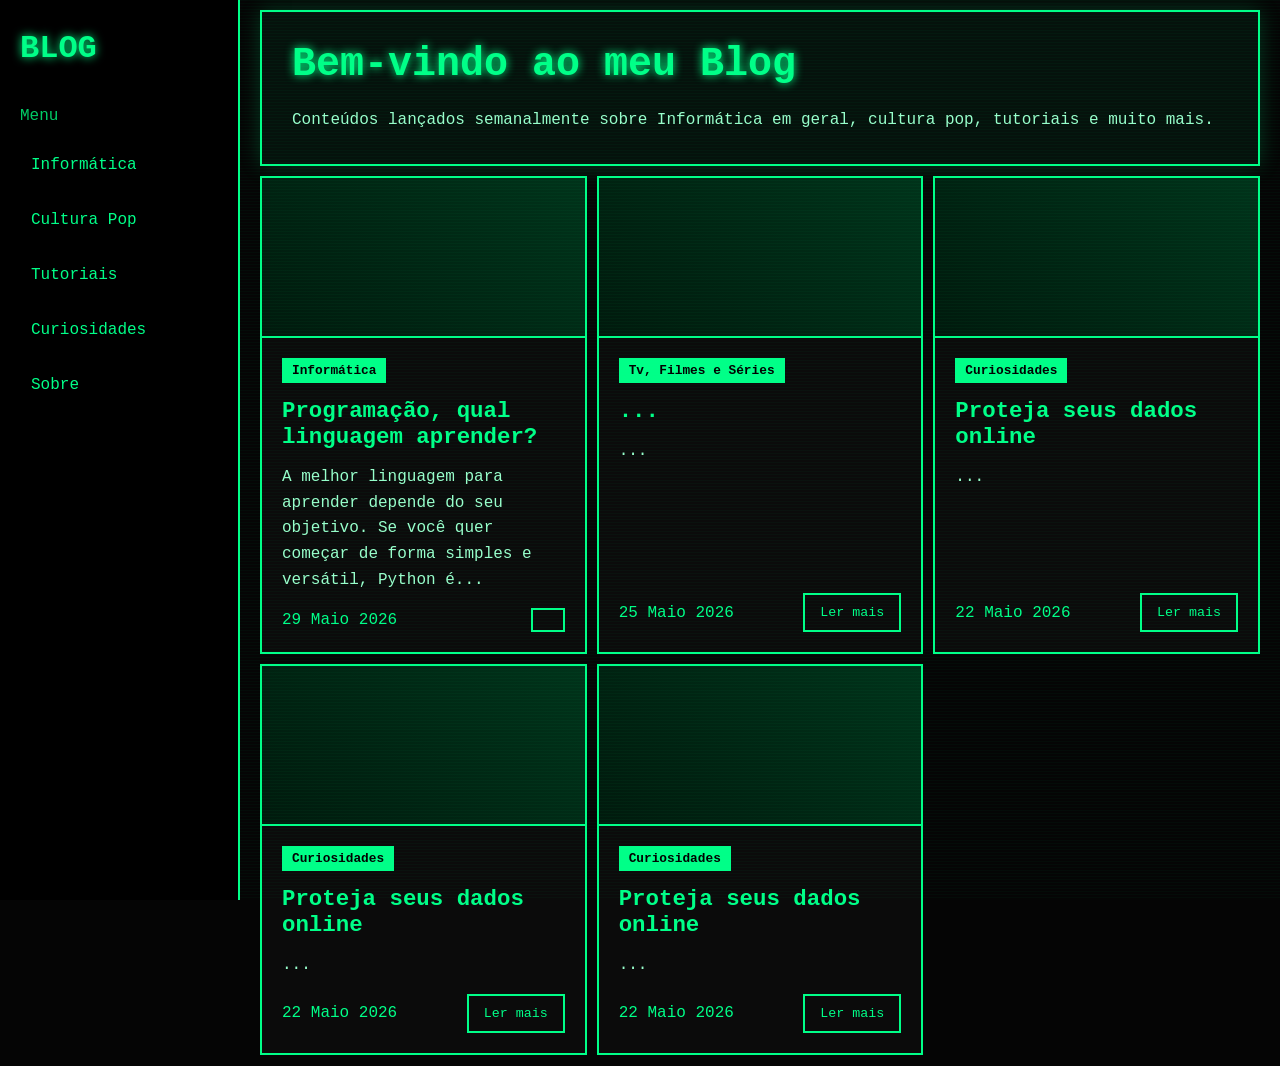
==== commit f47794a8: "Update index.html" ====
--- a/index.html
+++ b/index.html
@@ -51,16 +51,11 @@
           <h2>Programação, qual linguagem aprender?</h2>
           <p>
             A melhor linguagem para aprender depende do seu objetivo. 
-            Se você quer começar de forma simples e versátil, Python é uma ótima escolha, 
-            pois é usada em áreas como inteligência artificial, automação e desenvolvimento web. 
-            Já JavaScript é essencial para quem deseja criar sites e aplicações web interativas. 
-            Para desenvolvimento mobile, Java e Kotlin são muito populares no Android, enquanto Swift é focada em iPhone.
-            O mais importante não é escolher “a linguagem perfeita”, mas começar, praticar e criar projetos reais. 
-            Depois da primeira linguagem, aprender as próximas fica muito mais fácil.
+            Se você quer começar de forma simples e versátil, Python é...
           </p>
           <div class="post-footer">
             <span>29 Maio 2026</span>
-            <button class="btn">Ler mais</button>
+            <button class="btn"Ler mais</button>
           </div>
         </div>
       </article>
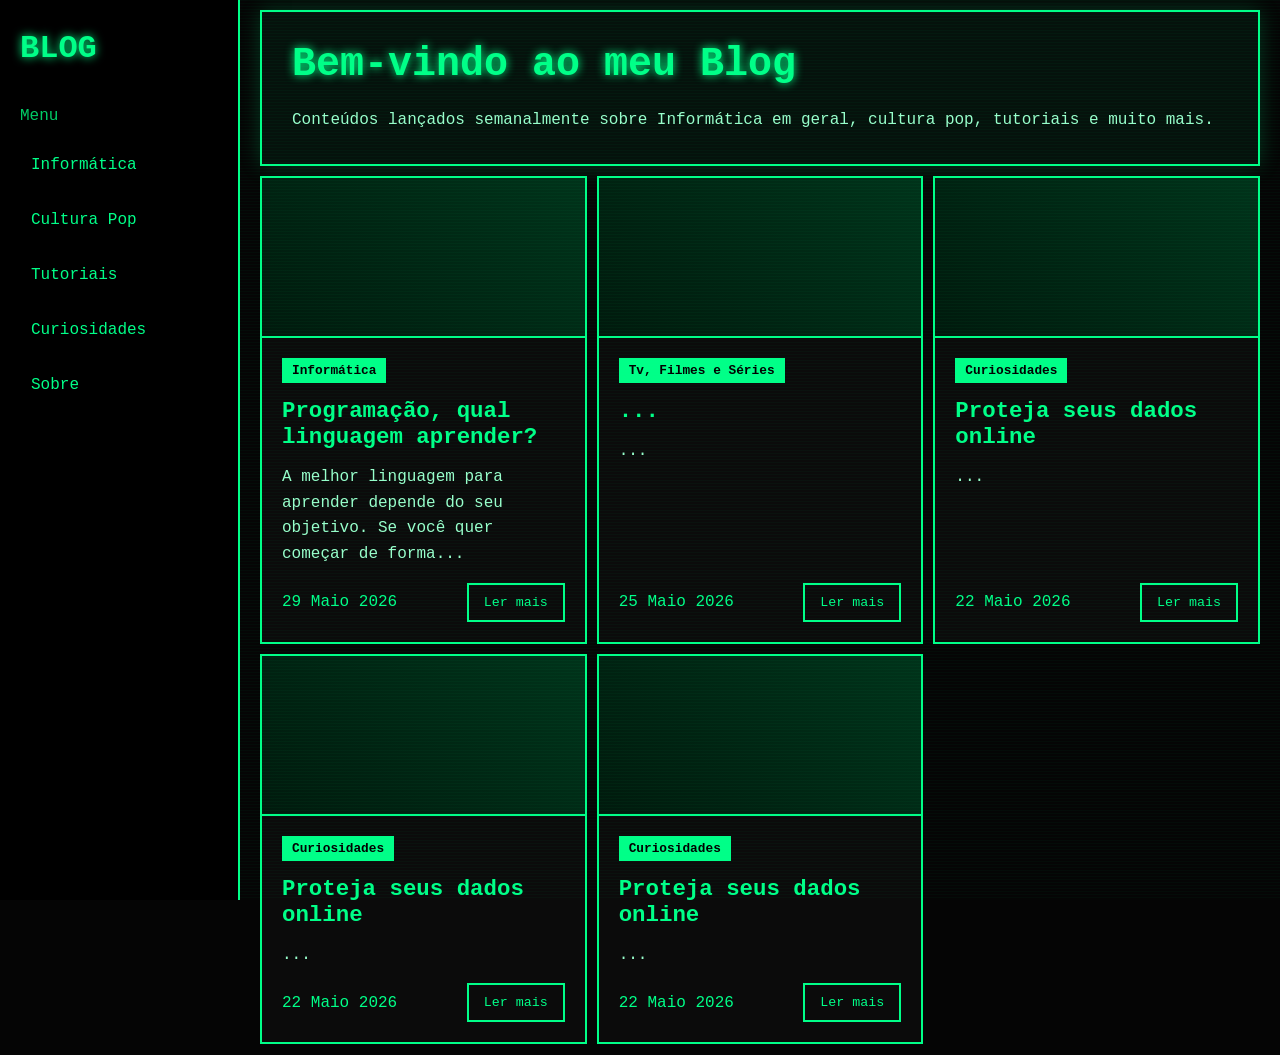
==== commit 1478a9e8: "Update index.html" ====
--- a/index.html
+++ b/index.html
@@ -51,11 +51,11 @@
           <h2>Programação, qual linguagem aprender?</h2>
           <p>
             A melhor linguagem para aprender depende do seu objetivo. 
-            Se você quer começar de forma simples e versátil, Python é...
+            Se você quer começar de forma...
           </p>
           <div class="post-footer">
             <span>29 Maio 2026</span>
-            <button class="btn"Ler mais</button>
+            <button class="btn">Ler mais</button>
           </div>
         </div>
       </article>
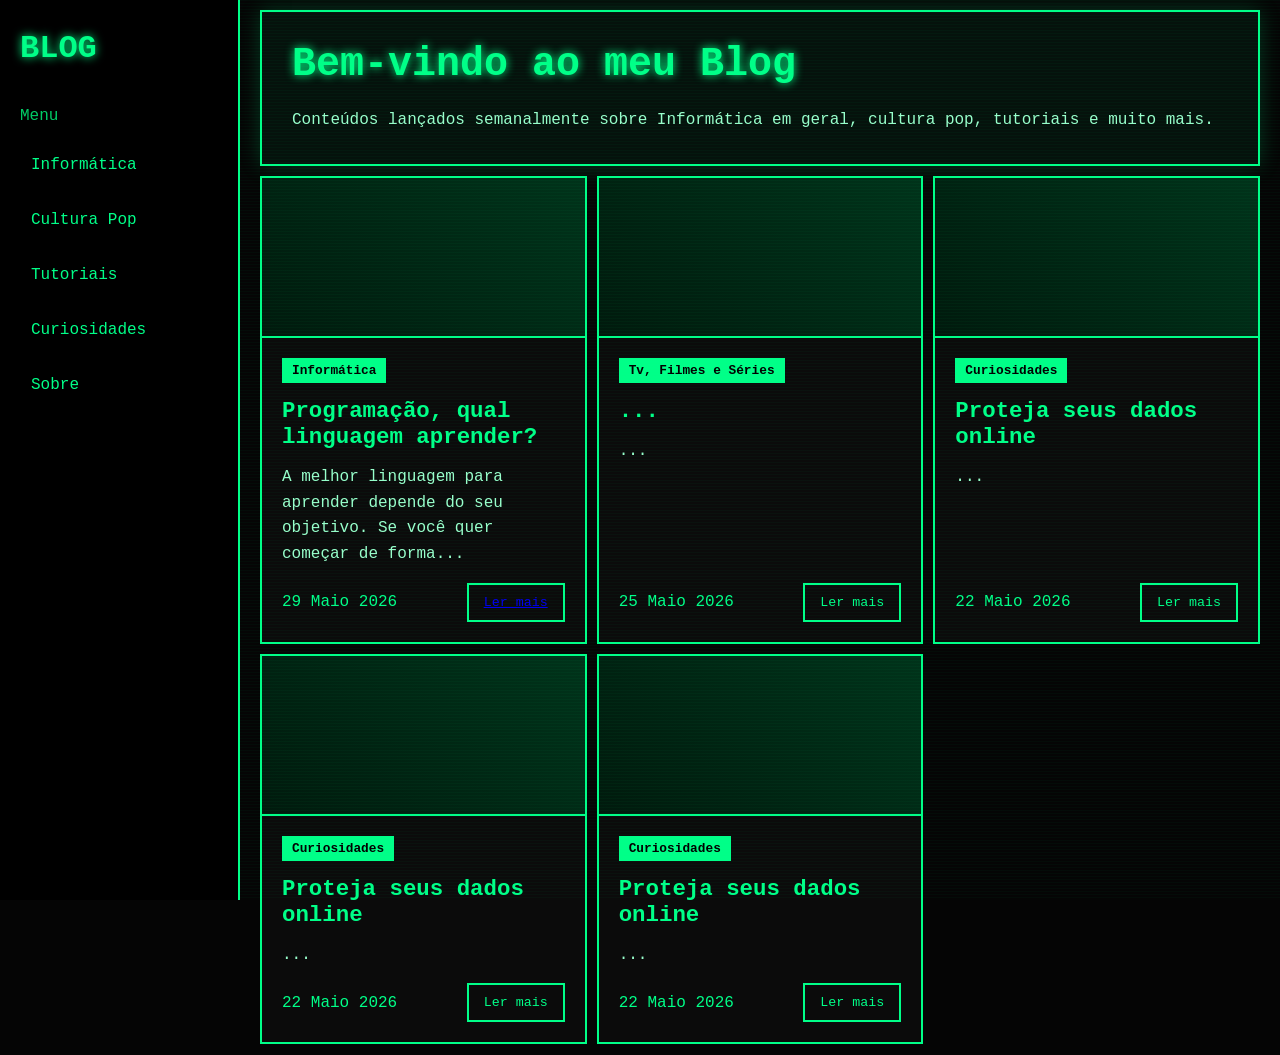
==== commit b5554bb9: "Update index.html" ====
--- a/index.html
+++ b/index.html
@@ -55,7 +55,7 @@
           </p>
           <div class="post-footer">
             <span>29 Maio 2026</span>
-            <button class="btn">Ler mais</button>
+            <button class="btn"><a href="ntc1.html">Ler mais</a></button>
           </div>
         </div>
       </article>
